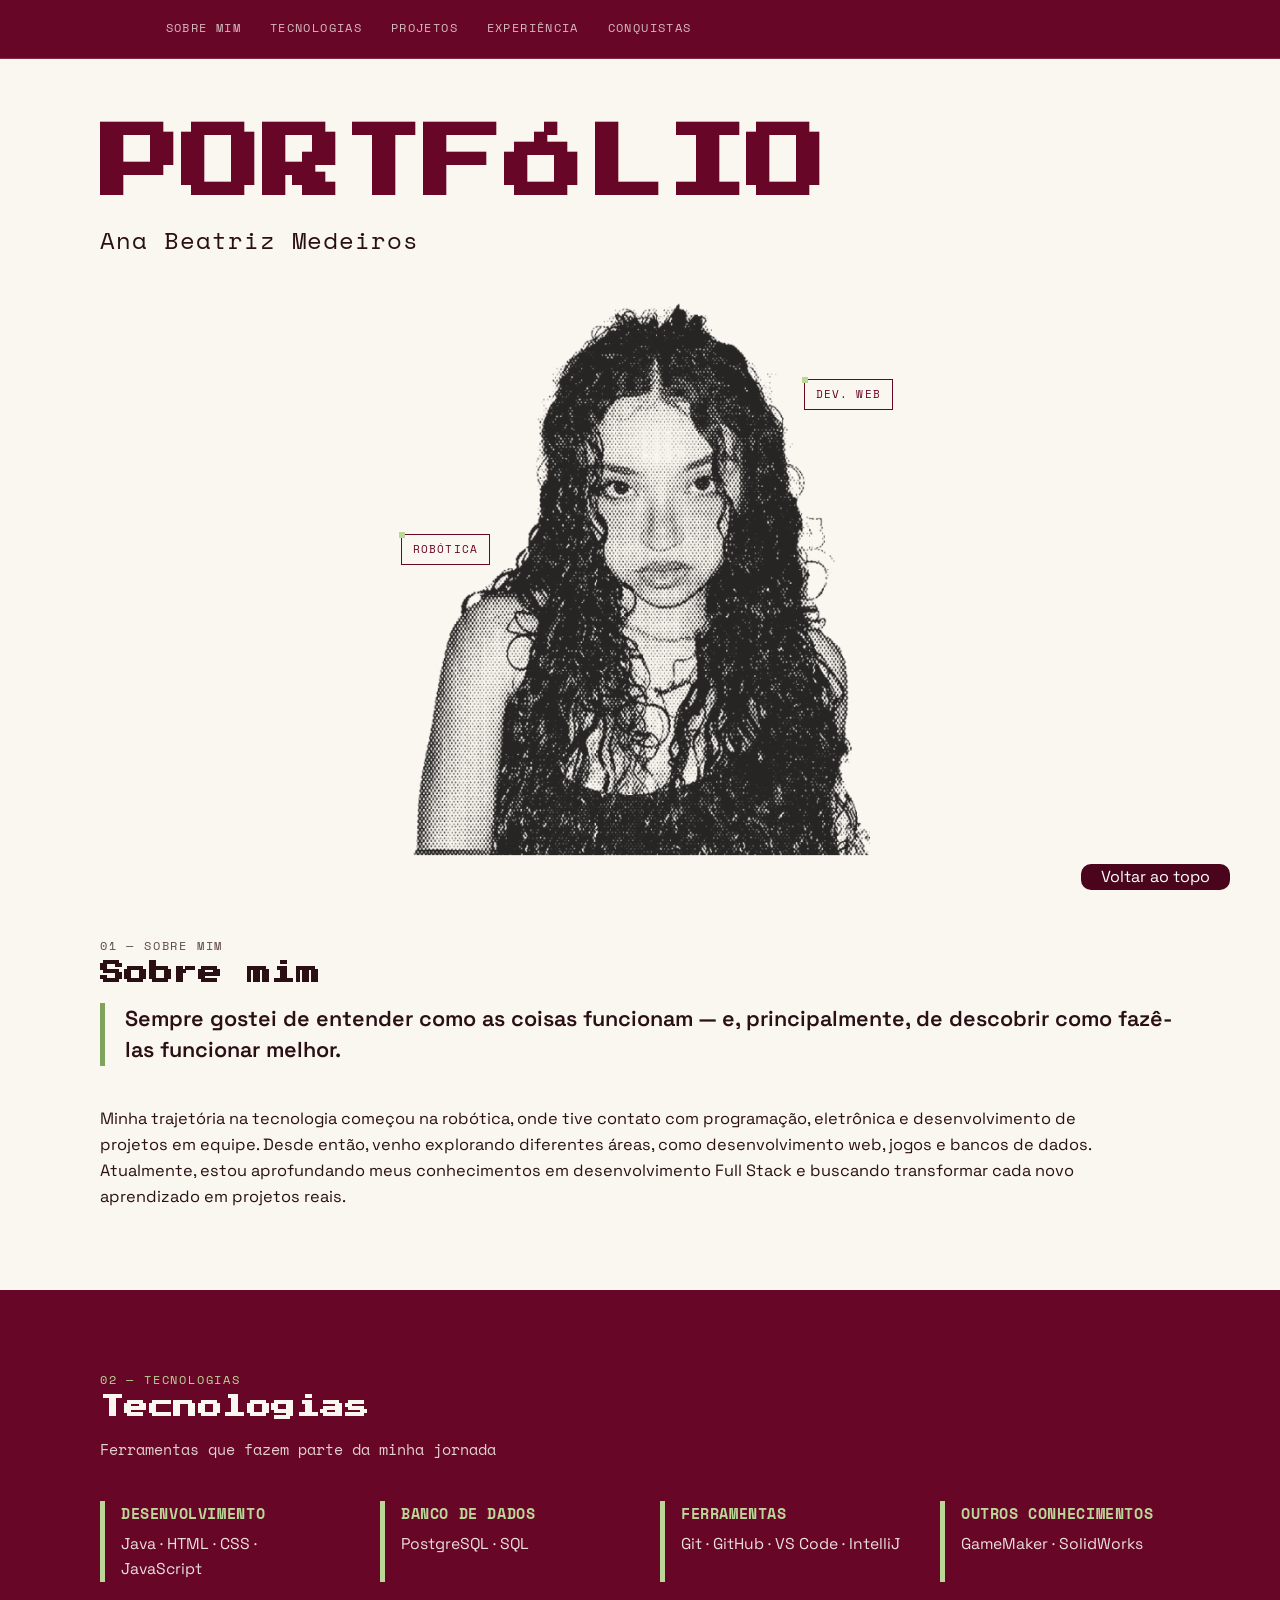
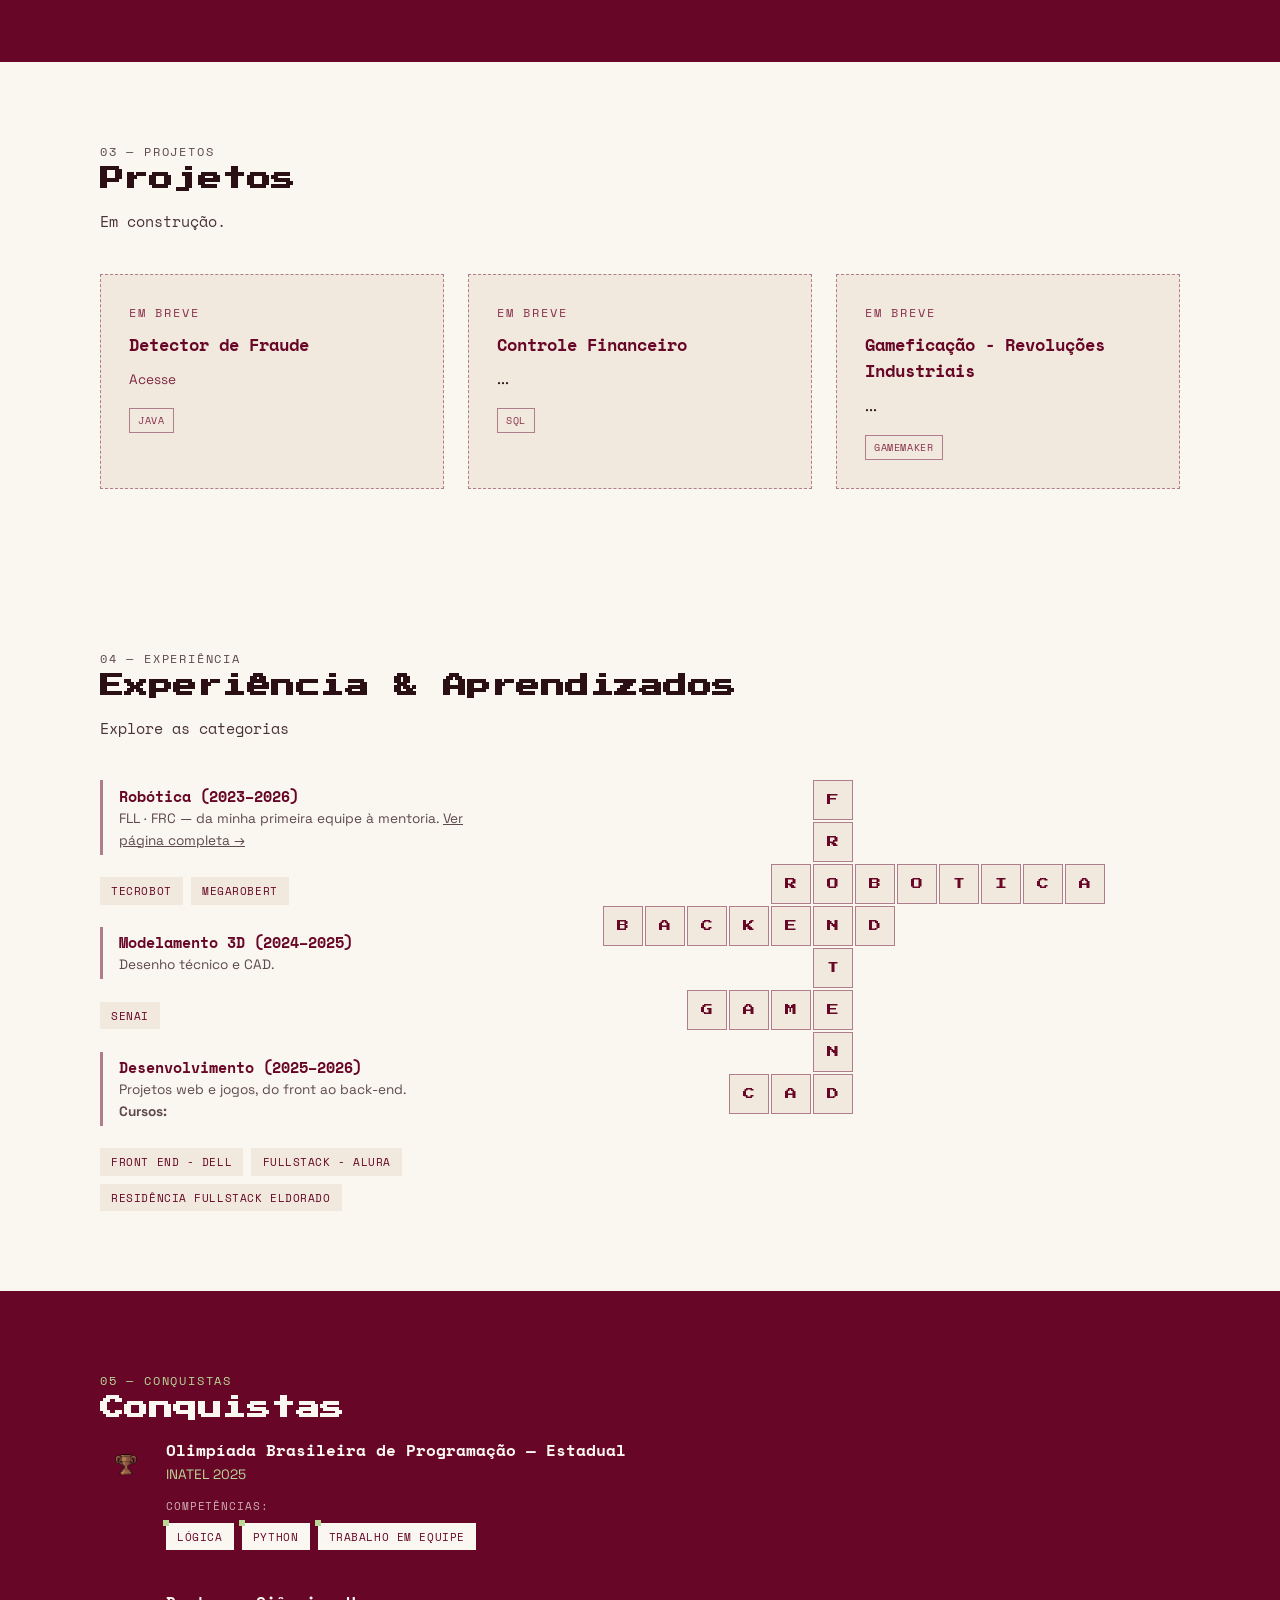
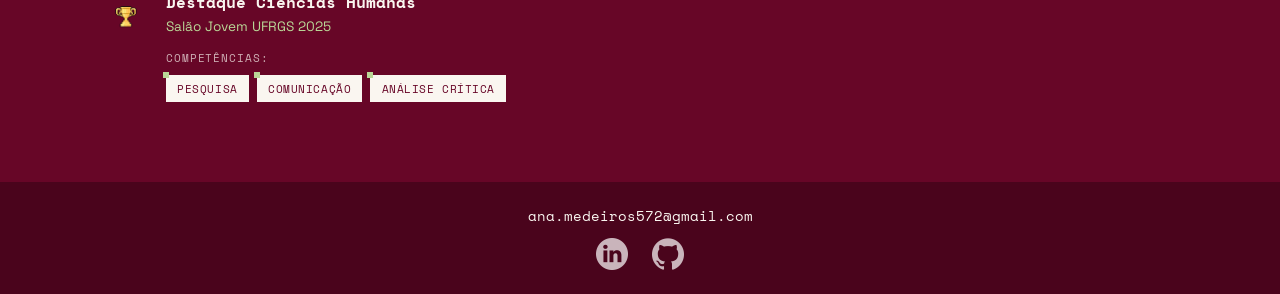
==== index.html @ b3c0d8b5 "first commit" ====
<!DOCTYPE html>
<html lang="pt-BR">
<head>
<meta charset="UTF-8">
<meta name="viewport" content="width=device-width, initial-scale=1.0">
<title>Ana Beatriz Medeiros — Portfólio</title>
<meta name="description" content="Portfólio Ana Beatriz Medeiros — robótica, desenvolvimento web e tecnologia.">
<link rel="stylesheet" href="style.css">
</head>

<body>
  <header>
    <nav class="nav">
      <div class="nav-inner">
        <a href="#sobre">Sobre mim</a>
        <a href="#tecnologias">Tecnologias</a>
        <a href="#projetos">Projetos</a>
        <a href="#experiencia">Experiência</a>
        <a href="#conquistas">Conquistas</a>
     </div>
    </nav>
  </header>

<!-- CAPA -->
<header class="hero" id="topo">
  <div class="hero-inner">
    <h1 class="hero-title">PORTFÓLIO</h1>
    <p class="hero-name">Ana Beatriz Medeiros</p>

    <div class="hero-photo-wrap">
      <img src="imagens/capaPortfolio.png" alt="Foto Ana Beatriz Medeiros">
      <span class="hero-tag hero-tag--dev">Dev. Web</span>
      <span class="hero-tag hero-tag--robotica">Robótica</span>
    </div>
  </div>
</header>

<!-- SOBRE MIM -->
<section class="section section--cream" id="sobre">
  <div class="section-inner">
    <p class="eyebrow">01 — Sobre mim</p>
    <h2 class="section-title">Sobre mim</h2>
    <div class="sobre-grid">
      <p class="sobre-quote">Sempre gostei de entender como as coisas funcionam — e, principalmente, de descobrir como fazê-las funcionar melhor.</p>
      <p class="sobre-text">Minha trajetória na tecnologia começou na robótica, onde tive contato com programação, eletrônica e desenvolvimento de projetos em equipe. Desde então, venho explorando diferentes áreas, como desenvolvimento web, jogos e bancos de dados. Atualmente, estou aprofundando meus conhecimentos em desenvolvimento Full Stack e buscando transformar cada novo aprendizado em projetos reais.</p>
    </div>
  </div>
</section>

<!-- TECNOLOGIAS -->
<section class="section section--wine" id="tecnologias">
  <div class="section-inner">
    <p class="eyebrow" style="color:var(--sage); opacity:1;">02 — Tecnologias</p>
    <h2 class="section-title">Tecnologias</h2>
    <p class="section-lede" style="color:var(--cream);">Ferramentas que fazem parte da minha jornada</p>
    <div class="tech-grid">
      <div class="tech-item">
        <h3>Desenvolvimento</h3>
        <p>Java · HTML · CSS · JavaScript</p>
      </div>
      <div class="tech-item">
        <h3>Banco de Dados</h3>
        <p>PostgreSQL · SQL</p>
      </div>
      <div class="tech-item">
        <h3>Ferramentas</h3>
        <p>Git · GitHub · VS Code · IntelliJ</p>
      </div>
      <div class="tech-item">
        <h3>Outros conhecimentos</h3>
        <p>GameMaker · SolidWorks</p>
      </div>
    </div>
  </div>
</section>

<!-- PROJETOS -->
<section class="section section--cream" id="projetos">
  <div class="section-inner">
    <p class="eyebrow">03 — Projetos</p>
    <h2 class="section-title">Projetos</h2>
    <p class="section-lede">Em construção.</p>
    <div class="projetos-grid">
      <div class="project-card">
        <p class="eyebrow">Em breve</p>
        <h3>Detector de Fraude</h3>
        <a href="https://github.com/emilyqdrosa/residencia-desafio-seguranca" target="_blank">Acesse</a>
        <div class="tag-row">
          <span class="tag">Java</span>
        </div>
      </div>
      <div class="project-card">
        <p class="eyebrow">Em breve</p>
        <h3>Controle Financeiro</h3>
        <p>...</p>
        <div class="tag-row">
          <span class="tag">SQL</span>
        </div>
      </div>
      <div class="project-card">
        <p class="eyebrow">Em breve</p>
        <h3>Gameficação - Revoluções Industriais</h3>
        <p>...</p>
        <div class="tag-row">
          <span class="tag">GameMaker</span>
        </div>
      </div>
    </div>
  </div>
</section>

<!-- EXPERIÊNCIA & APRENDIZADOS -->
<section class="section section--cream" id="experiencia">
  <div class="section-inner">
    <p class="eyebrow">04 — Experiência</p>
    <h2 class="section-title">Experiência &amp; Aprendizados</h2>
    <p class="section-lede">Explore as categorias</p>

    <div class="exp-layout">
      <ul class="exp-list">
        <li class="exp-item exp-robotica">
          <h3>Robótica (2023–2026)</h3>
          <p>FLL · FRC — da minha primeira equipe à mentoria. <a href="robotica.html" style="text-decoration:underline;">Ver página completa →</a></p>
        </li>
        <div class="tag-row">
            <span class="pill-wine">TecRobot</span>
            <span class="pill-wine">MegaRobert</span>
        </div>
        <li class="exp-item exp-3d">
          <h3>Modelamento 3D (2024–2025)</h3>
          <p>Desenho técnico e CAD.</p>
        </li>
         <div class="tag-row">
            <span class="pill-wine">SENAI</span>
        </div>
        <li class="exp-item exp-dev">
          <h3>Desenvolvimento (2025–2026)</h3>
          <p>Projetos web e jogos, do front ao back-end. <br><strong>Cursos:</strong></p>
        </li>
         <div class="tag-row">
            <span class="pill-wine">Front End - Dell</span>
            <span class="pill-wine">FullStack - Alura</span>
            <span class="pill-wine">Residência FullStack Eldorado</span>
        </div>
      </ul>

      <div class="crossword" role="img">

        <span class="cw-cell" style="grid-area:1/1"></span><span class="cw-cell" style="grid-area:1/2"></span><span class="cw-cell" style="grid-area:1/3"></span><span class="cw-cell" style="grid-area:1/4"></span><span class="cw-cell" style="grid-area:1/5"></span>
        <span class="cw-cell filled word-frontend" style="grid-area:1/6">F</span>
        <!-- row 1 -->
        <span class="cw-cell filled word-frontend" style="grid-area:2/6">R</span>
        <!-- ROBOTICA -->
        <span class="cw-cell filled word-robotica" style="grid-area:3/5">R</span>
        <span class="cw-cell filled word-robotica word-frontend" style="grid-area:3/6">O</span>
        <span class="cw-cell filled word-robotica" style="grid-area:3/7">B</span>
        <span class="cw-cell filled word-robotica" style="grid-area:3/8">O</span>
        <span class="cw-cell filled word-robotica" style="grid-area:3/9">T</span>
        <span class="cw-cell filled word-robotica" style="grid-area:3/10">I</span>
        <span class="cw-cell filled word-robotica" style="grid-area:3/11">C</span>
        <span class="cw-cell filled word-robotica" style="grid-area:3/12">A</span>
        <!-- BACKEND -->
        <span class="cw-cell filled word-backend" style="grid-area:4/1">B</span>
        <span class="cw-cell filled word-backend" style="grid-area:4/2">A</span>
        <span class="cw-cell filled word-backend" style="grid-area:4/3">C</span>
        <span class="cw-cell filled word-backend" style="grid-area:4/4">K</span>
        <span class="cw-cell filled word-backend" style="grid-area:4/5">E</span>
        <span class="cw-cell filled word-backend word-frontend" style="grid-area:4/6">N</span>
        <span class="cw-cell filled word-backend" style="grid-area:4/7">D</span>
        <!-- row 4 -->
        <span class="cw-cell filled word-frontend" style="grid-area:5/6">T</span>
        <!-- GAME -->
        <span class="cw-cell filled word-game" style="grid-area:6/3">G</span>
        <span class="cw-cell filled word-game" style="grid-area:6/4">A</span>
        <span class="cw-cell filled word-game" style="grid-area:6/5">M</span>
        <span class="cw-cell filled word-game word-frontend" style="grid-area:6/6">E</span>
        <!-- row 6 -->
        <span class="cw-cell filled word-frontend" style="grid-area:7/6">N</span>
        <!-- CAD -->
        <span class="cw-cell filled word-cad" style="grid-area:8/4">C</span>
        <span class="cw-cell filled word-cad" style="grid-area:8/5">A</span>
        <span class="cw-cell filled word-cad word-frontend" style="grid-area:8/6">D</span>
      </div>
    </div>
  </div>
</section>

<!-- CONQUISTAS -->
<section class="section section--wine" id="conquistas">
  <div class="section-inner">
    <p class="eyebrow" style="color:var(--sage); opacity:1;">05 — Conquistas</p>
    <h2 class="section-title">Conquistas</h2>

    <div class="conquistas-list">
      <div class="conquista">
        <img src="imagens/trophy_bronze.png" alt="">
        <div>
          <h3>Olimpíada Brasileira de Programação — Estadual</h3>
          <p class="conquista-place">INATEL 2025</p>
          <p class="skills-label">Competências:</p>
          <div class="tag-row">
            <span class="pill">Lógica</span>
            <span class="pill">Python</span>
            <span class="pill">Trabalho em Equipe</span>
          </div>
        </div>
      </div>

      <div class="conquista">
        <img src="imagens/trophy_gold.png" alt="">
        <div>
          <h3>Destaque Ciências Humanas</h3>
          <p class="conquista-place">Salão Jovem UFRGS 2025</p>
          <p class="skills-label">Competências:</p>
          <div class="tag-row">
            <span class="pill">Pesquisa</span>
            <span class="pill">Comunicação</span>
            <span class="pill">Análise crítica</span>
          </div>
        </div>
      </div>
    </div>
  </div>
</section>

<div class="back-botton">
  <a href="#topo">Voltar ao topo</a>
</div>

<footer class="footer">
  <a href="mailto:ana.medeiros572@gmail.com">ana.medeiros572@gmail.com</a>
  <div class="footer-links">
    <a href="https://www.linkedin.com/in/ana-beatriz-medeiros-8035a5297/" target="_blank" rel="noopener">
      <img src="imagens/linkedin.png" alt=""></a>
    <a href="https://github.com/anabiaaa1" target="_blank" rel="noopener">
      <img src="imagens/github.png" alt=""></a>
  </div>
</footer>

</body>
</html>
---- style.css ----
@import url('https://fonts.googleapis.com/css2?family=Press+Start+2P&family=Space+Grotesk:wght@400;500;600;700&family=Space+Mono:wght@400;700&display=swap');

:root{
  --wine: #670627;
  --wine-dark: #4a041c;
  --wine-soft: #8a3350;
  --mauve: #b07e8b;
  --cream: #faf6f0;
  --cream-dim: #f1e9dd;
  --ink: #2a1015;
  --sage: #bad797;
  --sage-dark: #7fa35a;
  --gold: #e8b04b;

  --font-display: 'Press Start 2P', monospace;
  --font-body: 'Space Grotesk', sans-serif;
  --font-mono: 'Space Mono', monospace;

  --max-width: 1080px;
  --edge: clamp(1.5rem, 5vw, 4rem);
}

*{ box-sizing: border-box; margin:0; padding:0; }


body{
  font-family: var(--font-body);
  background: var(--cream);
  color: var(--ink);
  line-height: 1.6;
  -webkit-font-smoothing: antialiased;
}

img{ 
  max-width:100%;
  display:block; 
  
}

a{ 
  color: inherit; 
  text-decoration: none;
 }

::selection{
  background: var(--sage);
  color: var(--wine-dark);
 }

.section{
  padding: 5rem var(--edge);
}

.section-inner{
  max-width: var(--max-width);
  margin: 0 auto;
}

.section--wine{
  background: var(--wine);
  color: var(--cream);
}

.section--cream{ 
  background: var(--cream);
  color: var(--ink);
}

.eyebrow{
  font-family: var(--font-mono);
  font-size: 0.75rem;
  letter-spacing: 0.15em;
  text-transform: uppercase;
  opacity: 0.75;
}

.section-title{
  font-family: var(--font-display);
  font-size: clamp 3.2vw;
  line-height: 1.5;
  margin-bottom: 0.75rem;
  letter-spacing: 0.02em;
}

.section-lede{
  font-family: var(--font-mono);
  font-size: 0.95rem;
  opacity: 0.85;
  margin-bottom: 2.5rem;
  max-width: 46ch;
}

.nav{
  background: var(--wine);
  border-bottom: 1px solid rgba(250,246,240,0.15);
}

.nav-inner{
  max-width: var(--max-width);
  margin: 0 auto;
  padding: 0.9rem var(--edge);
  display: flex;
  gap: clamp(0.8rem, 2vw, 1.8rem);
  flex-wrap: wrap;
  align-items: center;
}

.nav a{
  font-family: var(--font-mono);
  font-size: 0.72rem;
  letter-spacing: 0.12em;
  text-transform: uppercase;
  color: var(--cream);
  opacity: 0.75;
  padding: 0.3rem 0.1rem;
  border-bottom: 1px solid transparent;
  transition: opacity 0.15s ease, border-color 0.15s ease;
}
.nav a:hover, .nav a:focus-visible{
  opacity: 1;
  border-color: var(--sage);
}
.nav .back-link{
  opacity: 1;
  display: inline-flex;
  align-items: center;
  gap: 0.4rem;
}
.nav .back-link:hover{ 
  color: var(--sage);
 }

/*CAPA*/
.hero{
  position: relative;
  background: var(--cream);
  padding: 4rem var(--edge) 0;
}

.hero-inner{
  max-width: var(--max-width);
  margin: auto;
  position: relative;
}
.hero-kicker{
  font-family: var(--font-mono);
  font-size: 0.8rem;
  letter-spacing: 0.2em;
  text-transform: uppercase;
  color: var(--wine-soft);
  margin-bottom: 0.6rem;
}
.hero-title{
  font-family: var(--font-display);
  color: var(--wine);
  font-size: 5rem;
  line-height: 1.05;
  letter-spacing: 0.01em;
}
.hero-name{
  font-family: var(--font-mono);
  font-size: 1.5rem;
  color: var(--ink);
  margin-top: 0.9rem;
  letter-spacing: 0.04em;
}
.hero-photo-wrap{
  position: relative;
  max-width: 460px;
  margin: 0rem auto 0;
}
.hero-photo-wrap img{
  width: 100%;
  mix-blend-mode: multiply;
}
.hero-tag{
  position: absolute;
  font-family: var(--font-mono);
  font-size: 0.7rem;
  letter-spacing: 0.1em;
  text-transform: uppercase;
  background: var(--cream);
  color: var(--wine);
  border: 1px solid var(--wine);
  padding: 0.35rem 0.7rem;
}
.hero-tag::before{
  content:"";
  position:absolute;
  width:6px; height:6px;
  background: var(--sage);
  top:-3px; left:-3px;
}

.hero-tag--dev{ top: 20%; right: -5%; }
.hero-tag--robotica{ top: 46%; left: -2%; }

/* SOBRE MIM */
.sobre-grid{
  display:grid;
  gap: 2.5rem;
}
.sobre-quote{
  font-family: var(--font-body);
  font-weight: 600;
  font-size: clamp(1.05rem, 2.4vw, 1.35rem);
  line-height: 1.45;
  border-left: 5px solid var(--sage-dark);
  padding-left: 1.25rem;
}
.sobre-text{
  max-width: 100ch;
  font-size: 1.02rem;
}

/* TECNOLOGIAS */
.tech-grid{
  display: grid;
  grid-template-columns: repeat(auto-fit, minmax(220px, 1fr));
  gap: 2rem 2.5rem;
}
.tech-item{
  border-left: 5px solid var(--sage);
  padding-left: 1rem;
}
.tech-item h3{
  font-family: var(--font-mono);
  font-size: 0.95rem;
  letter-spacing: 0.04em;
  text-transform: uppercase;
  margin-bottom: 0.4rem;
  color: var(--sage);
}
.tech-item p{
  font-size: 0.98rem;
  color: var(--cream);
  opacity: 0.9;
}

/* PROJETOS */
.projetos-grid{
  display: grid;
  grid-template-columns: repeat(auto-fit, minmax(240px, 1fr));
  gap: 1.5rem;
}
.project-card{
  border: 1px dashed var(--mauve);
  padding: 1.75rem;
  background: var(--cream-dim);
  transition: border-color 0.15s ease, transform 0.15s ease;
}
.project-card:hover{
  border-color: var(--wine);
  transform: translateY(-3px);
}
.project-card .eyebrow{ 
  color: var(--wine-soft);
  opacity: 1;
  margin-bottom: 0.6rem;
}

.project-card h3{
  font-family: var(--font-mono);
  font-size: 1.05rem;
  margin-bottom: 0.5rem;
  color: var(--wine);
}

.project-card a{
  font-size: 0.85rem;
  opacity: 0.85;
  color: var(--wine);
}

.project-card .tag-row{
  margin-top: 1rem;
  display: flex;
  gap: 0.4rem;
  flex-wrap: wrap;
}
.project-card .tag{
  font-family: var(--font-mono);
  font-size: 0.65rem;
  text-transform: uppercase;
  letter-spacing: 0.06em;
  border: 1px solid var(--mauve);
  padding: 0.2rem 0.5rem;
  color: var(--wine-soft);
}

/*EXPERIÊNCIA */
.exp-layout{
  display: grid;
  grid-template-columns: minmax(220px, 380px) 1fr;
  gap: 3rem;
  align-items: start;
}

.exp-list{
  list-style: none;
  display: flex;
  flex-direction: column;
  gap: 1.4rem;
}
.exp-item{
  border-left: 3px solid var(--mauve);
  padding: 0.2rem 0 0.2rem 1rem;
  cursor: default;
  transition: border-color 0.15s ease, padding-left 0.15s ease;
}
.exp-item h3{
  font-family: var(--font-mono);
  font-size: 0.95rem;
  color: var(--wine);
}
.exp-item p{
  font-size: 0.85rem;
  opacity: 0.75;
}

.exp-item br{
  font-weight: bold;
}

.crossword{
  --cell: clamp(28px, 4.2vw, 40px);
  display: grid;
  grid-template-columns: repeat(12, var(--cell));
  grid-template-rows: repeat(8, var(--cell));
  gap: 2px;
  justify-content: center;
  font-family: var(--font-display);
}
.cw-cell{
  display: flex;
  align-items: center;
  justify-content: center;
  font-size: clamp(0.55rem, 1.4vw, 0.75rem);
  background: transparent;
}
.cw-cell.filled{
  background: var(--cream-dim);
  border: 1px solid var(--mauve);
  color: var(--wine);
  transition: background 0.18s ease, color 0.18s ease, border-color 0.18s ease, transform 0.18s ease;
}

.exp-layout:has(.exp-robotica:hover) .word-robotica,
.exp-layout:has(.word-robotica:hover) .word-robotica,
.exp-layout:has(.word-robotica:hover) .exp-robotica{
  background: var(--sage);
  border-color: var(--sage-dark);
  color: var(--wine-dark);
  transform: translateY(-2px);
}
.exp-layout:has(.exp-3d:hover) .word-cad,
.exp-layout:has(.word-cad:hover) .word-cad,
.exp-layout:has(.word-cad:hover) .exp-3d{
  background: var(--sage);
  border-color: var(--sage-dark);
  color: var(--wine-dark);
  transform: translateY(-2px);
}
.exp-layout:has(.exp-dev:hover) .word-frontend,
.exp-layout:has(.exp-dev:hover) .word-backend,
.exp-layout:has(.exp-dev:hover) .word-game,
.exp-layout:has(.word-frontend:hover) .word-frontend,
.exp-layout:has(.word-backend:hover) .word-backend,
.exp-layout:has(.word-game:hover) .word-game,
.exp-layout:has(.word-frontend:hover) .exp-dev,
.exp-layout:has(.word-backend:hover) .exp-dev,
.exp-layout:has(.word-game:hover) .exp-dev{
  background: var(--sage);
  border-color: var(--sage-dark);
  color: var(--wine-dark);
  transform: translateY(-2px);
}
.exp-item:hover{
  border-color: var(--wine);
  padding-left: 1.3rem;
}

/* CONQUISTAS */
.conquistas-list{
  display: flex;
  flex-direction: column;
  gap: 2.5rem;
}
.conquista{
  display: grid;
  grid-template-columns: auto 1fr;
  gap: 1rem;
  align-items: start;
}
.conquista img{
  width: 50px;
  height: 50px; 
}

.conquista h3{
  font-family: var(--font-mono);
  font-size: 1rem;
  color: var(--cream);
}
.conquista .conquista-place{
  font-size: 0.85rem;
  color: var(--sage);
  margin-bottom: 0.7rem;
}
.skills-label{
  font-family: var(--font-mono);
  font-size: 0.7rem;
  text-transform: uppercase;
  letter-spacing: 0.08em;
  opacity: 0.7;
  margin-bottom: 0.5rem;
}
.tag-row{ 
  display:flex; 
  gap:0.5rem; 
  flex-wrap: wrap;
 }

.pill{
  font-family: var(--font-mono);
  font-size: 0.7rem;
  text-transform: uppercase;
  letter-spacing: 0.05em;
  background: var(--cream);
  color: var(--wine);
  padding: 0.3rem 0.7rem;
  position: relative;
}
.pill::before{
  content:"";
  position:absolute;
  width:6px; height:6px;
  background: var(--sage);
  top:-3px; left:-3px;
}

.pill-wine{
  font-family: var(--font-mono);
  font-size: 0.7rem;
  text-transform: uppercase;
  letter-spacing: 0.05em;
  background: var(--cream-dim);
  color: var(--wine);
  padding: 0.3rem 0.7rem;
  position: relative;
}

.back-botton {
	position: fixed;
  bottom: 10px;
  right: 50px;
  background: var(--wine-dark);
  border-radius: 10px;
}

.back-botton a{
	color: white;
  margin: 0;
  padding: 20px;
  cursor:pointer;
}

/* RODAPÉ */
.footer{
  background: var(--wine-dark);
  color: var(--cream);
  text-align: center;
  padding: 1.5rem var(--edge);
  font-family: var(--font-mono);
  font-size: 0.85rem;
}

.footer .footer-links{
  margin-top: 0.6rem;
  display: flex;
  gap: 1.5rem;
  justify-content: center;
}

.footer img {
  padding: 0,3rem;
  position: relative;
  width: 2rem;
  filter: invert(100%);
  opacity: 70%;
}

/*PÁGINA ROBÓTICA */
.rb-hero{
  background: var(--wine);
  color: var(--cream);
  padding: 2rem var(--edge) 3rem;
}

.rb-hero-inner{
  max-width: var(--max-width);
  margin: auto;

}
.rb-hero-grid{
  display: grid;
  grid-template-columns: 1fr 400px;
  gap: 2rem;
  margin-top: 2rem;
}

.rb-title{
  font-family: var(--font-display);
  font-size: 3.4rem;
  line-height: 1.15;
}
.rb-subtitle{
  font-family: var(--font-mono);
  font-size: 1.5rem;
  color: var(--sage);
  margin-top: 0.6rem;
}
.rb-lede{
  font-size: 1rem;
  max-width: 42ch;
  margin-top: 0.6rem;
}

.timeline{
  display: flex;
  flex-direction: column;
  gap: 3.5rem;
}
.timeline-entry{
  display: grid;
  grid-template-columns: 1fr 280px;
  gap: 2rem;
  align-items: center;
}
.timeline-entry.reverse{
  grid-template-columns: 280px 1fr;
}

.timeline-entry.reverse .timeline-text{ order: 2; }
.timeline-entry.reverse .timeline-photo{ order: 1; }

.timeline-year{
  font-family: var(--font-display);
  font-size: clamp(1.4rem, 3.5vw, 2rem);
  color: var(--wine);
  margin-bottom: 0.6rem;
}

.section--wine .timeline-year{
  color: var(--cream)
}

.timeline-kicker{
  font-family: var(--font-mono);
  font-size: 0.75rem;
  letter-spacing: 0.1em;
  text-transform: uppercase;
  color: var(--wine-soft);
  margin-bottom: 0.4rem;
}

.timeline-photo.plaque{
  display: flex;
  justify-content: right;
}
.timeline-photo.plaque img{
  border: none;
}

.section--wine .timeline-kicker{
  color: #f1e9dd;

}

.team-banner{
  margin-top: 4rem;
}
.team-banner img{
  width: 100%;
  mix-blend-mode: multiply;
}

.photo-strip{
  display: grid;
  grid-template-columns: repeat(3, 1fr);
  gap: 0.75rem;
  margin-top: 0.75rem;
}
.photo-strip img{ width:100%; height: 100%; object-fit: cover; aspect-ratio: 3/4; }

.frc-grid{
  display: grid;
  grid-template-columns: repeat(2, 1fr);
  gap: 1.5rem;
  margin-top: 2.5rem;
}
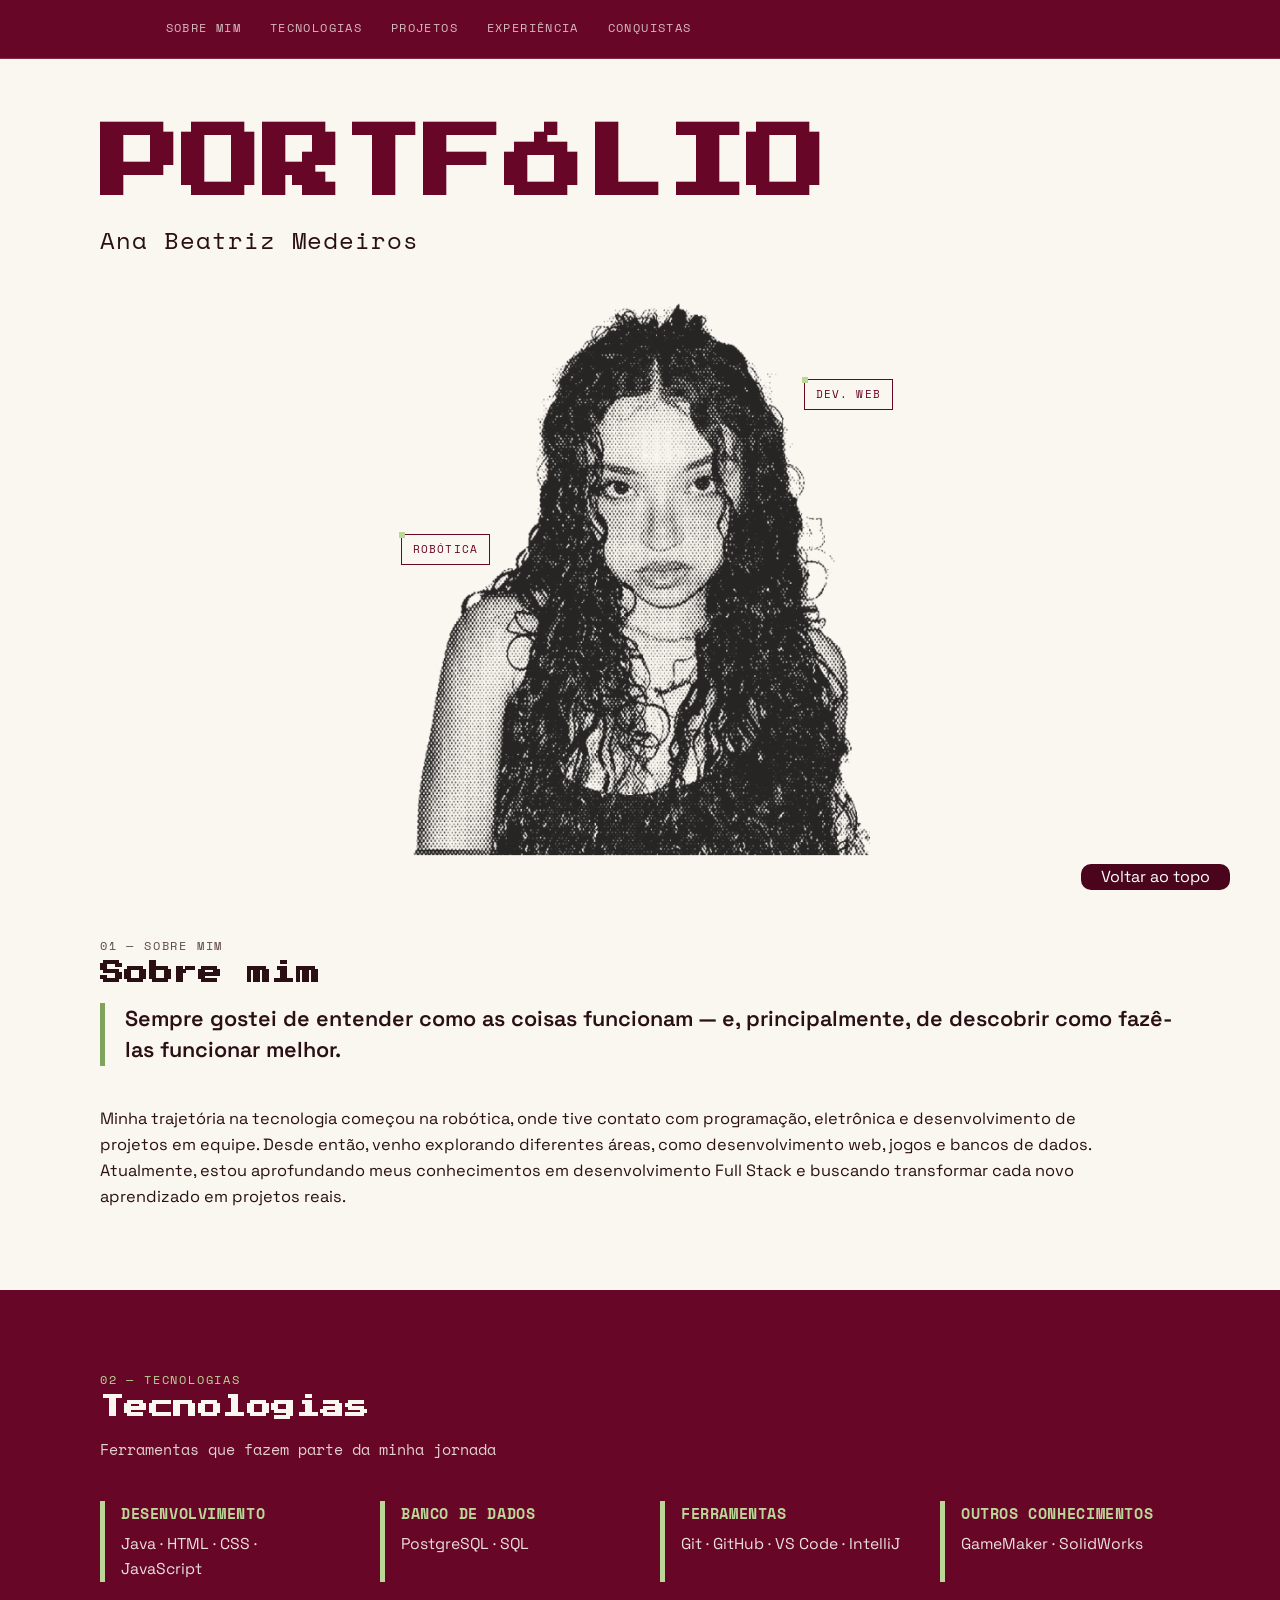
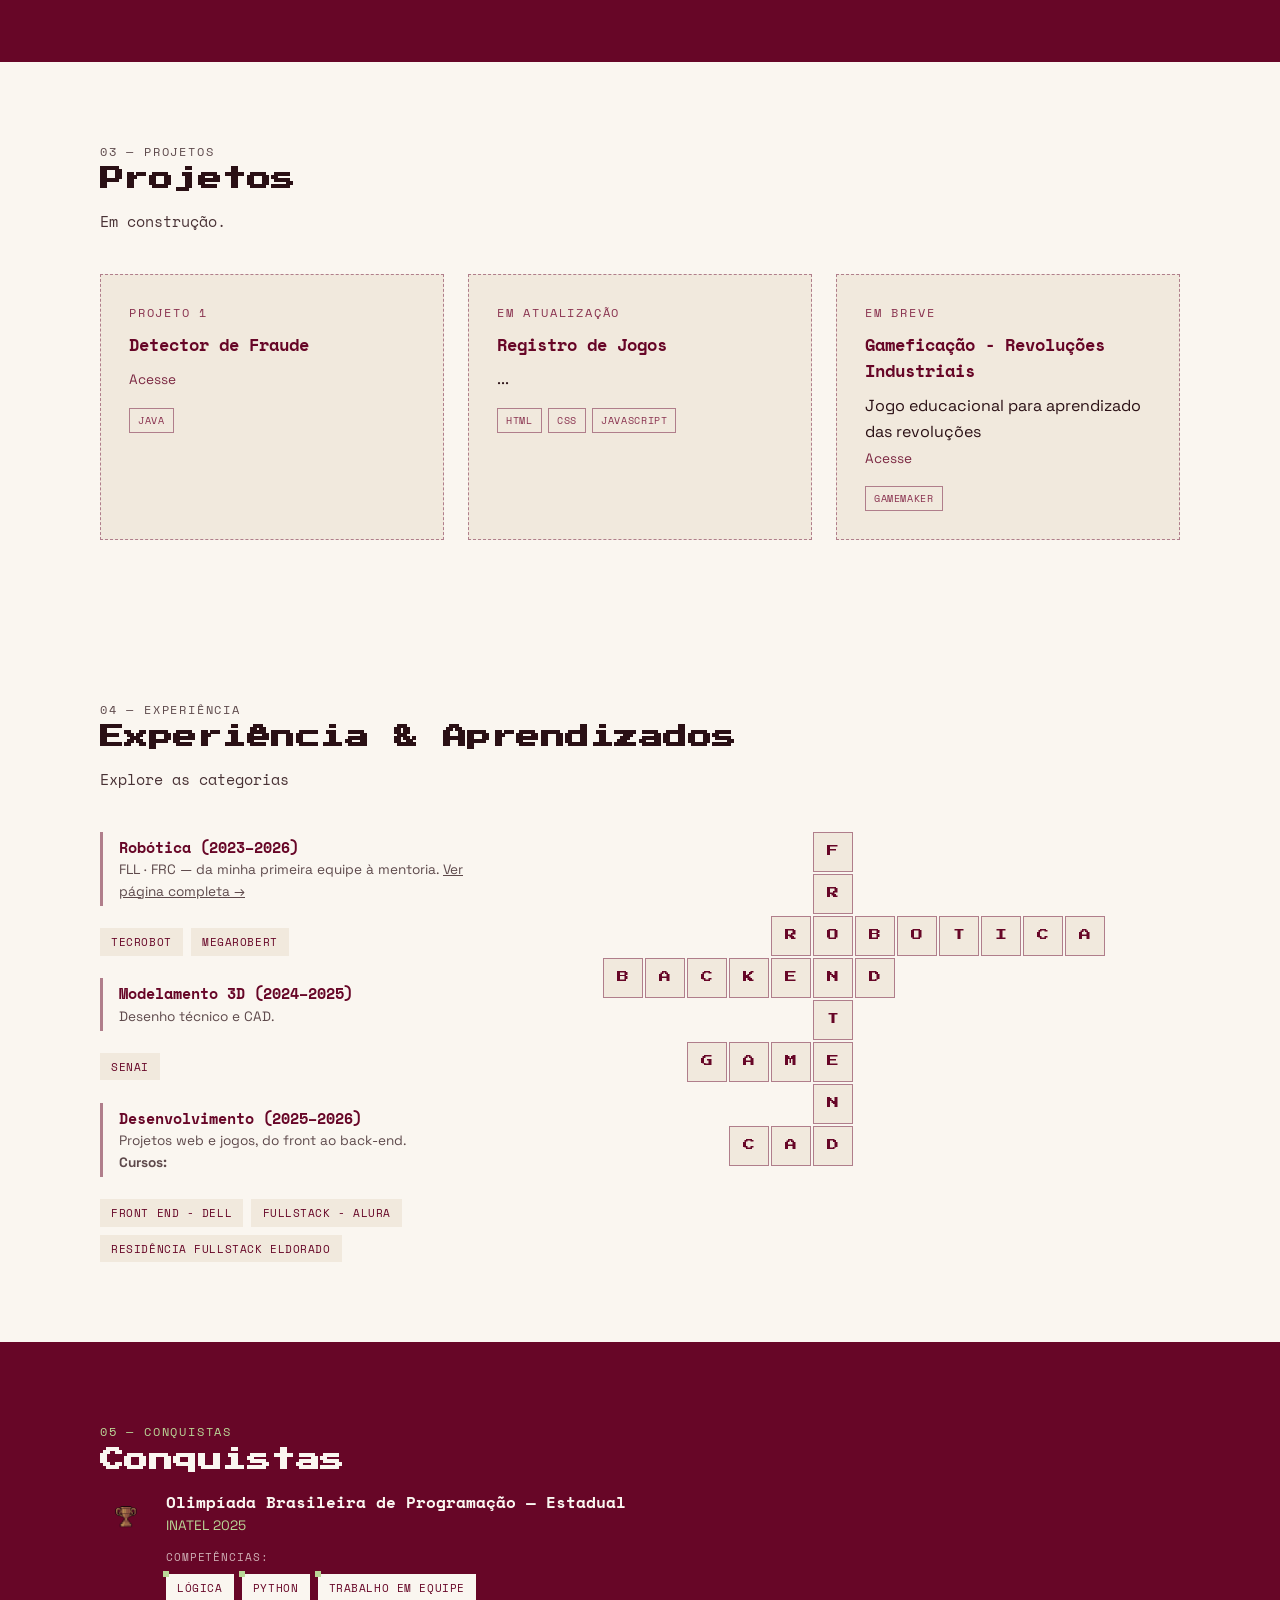
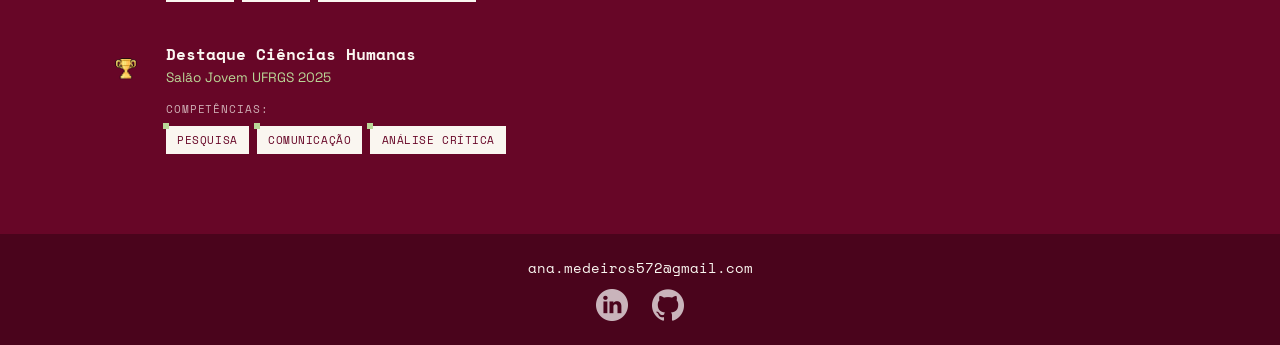
==== commit 99eaf80e: "Atualização dos Projetos" ====
--- a/index.html
+++ b/index.html
@@ -82,7 +82,7 @@
     <p class="section-lede">Em construção.</p>
     <div class="projetos-grid">
       <div class="project-card">
-        <p class="eyebrow">Em breve</p>
+        <p class="eyebrow">Projeto 1</p>
         <h3>Detector de Fraude</h3>
         <a href="https://github.com/emilyqdrosa/residencia-desafio-seguranca" target="_blank">Acesse</a>
         <div class="tag-row">
@@ -90,17 +90,20 @@
         </div>
       </div>
       <div class="project-card">
-        <p class="eyebrow">Em breve</p>
-        <h3>Controle Financeiro</h3>
+        <p class="eyebrow">Em atualização</p>
+        <h3>Registro de Jogos</h3>
         <p>...</p>
         <div class="tag-row">
-          <span class="tag">SQL</span>
+          <span class="tag">HTML</span>
+          <span class="tag">CSS</span>
+          <span class="tag">JavaScript</span>
         </div>
       </div>
       <div class="project-card">
         <p class="eyebrow">Em breve</p>
         <h3>Gameficação - Revoluções Industriais</h3>
-        <p>...</p>
+        <p>Jogo educacional para aprendizado das revoluções</p>
+        <a href="https://codepen.io/Ana-Beatriz-Medeiros/full/azNaKXE" target="_blank">Acesse</a>
         <div class="tag-row">
           <span class="tag">GameMaker</span>
         </div>
